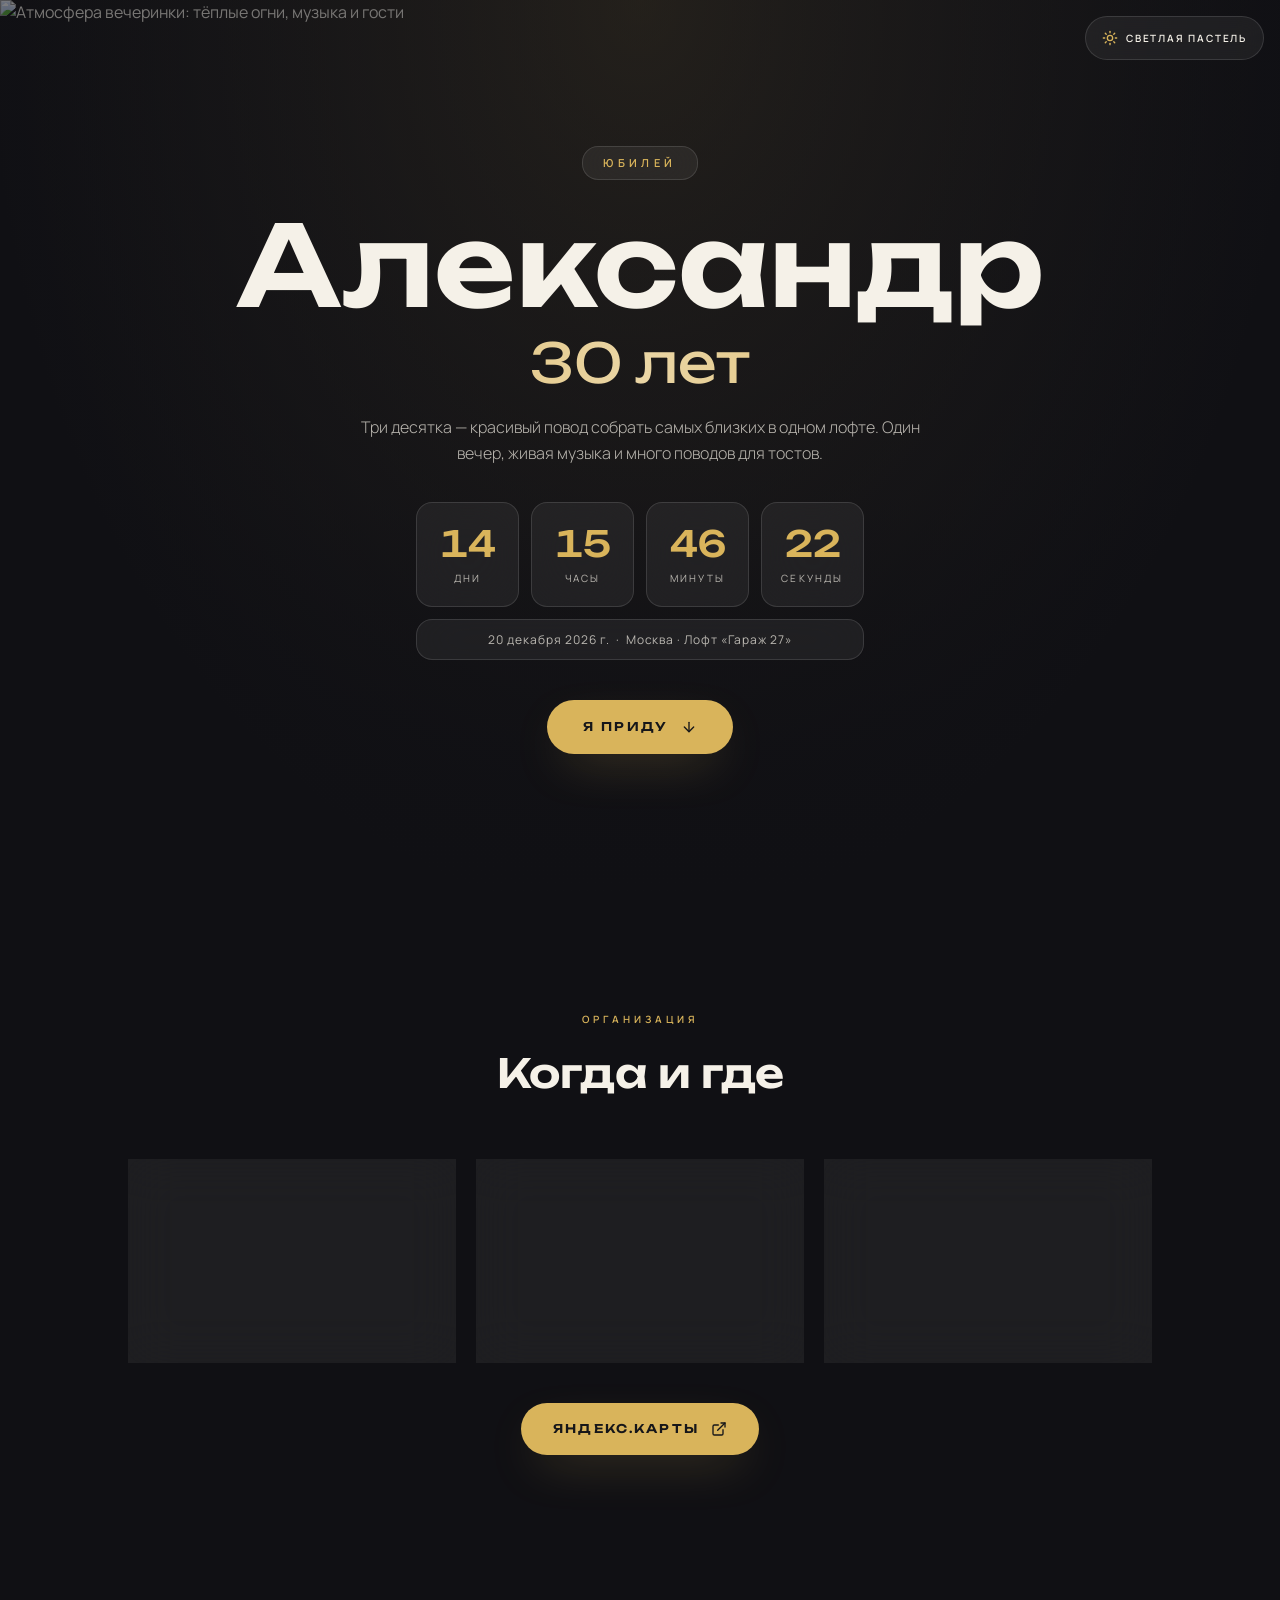
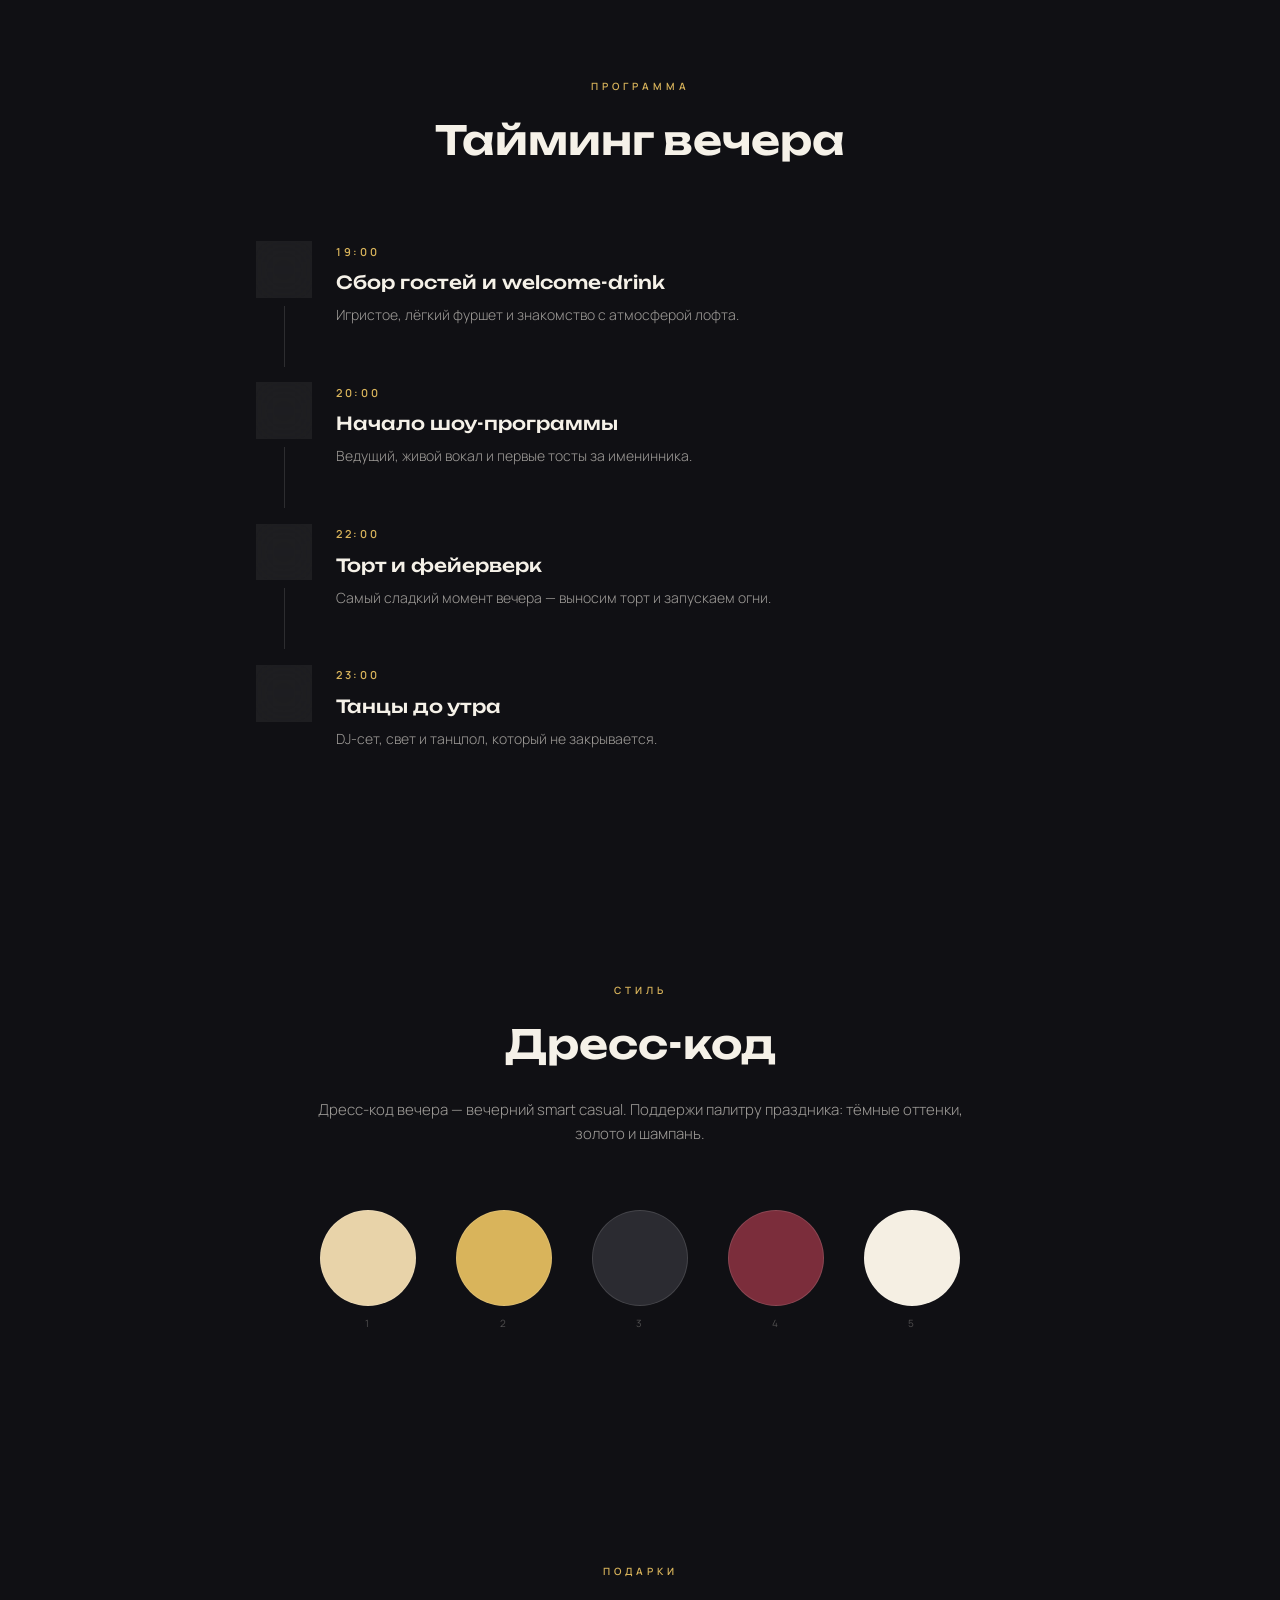
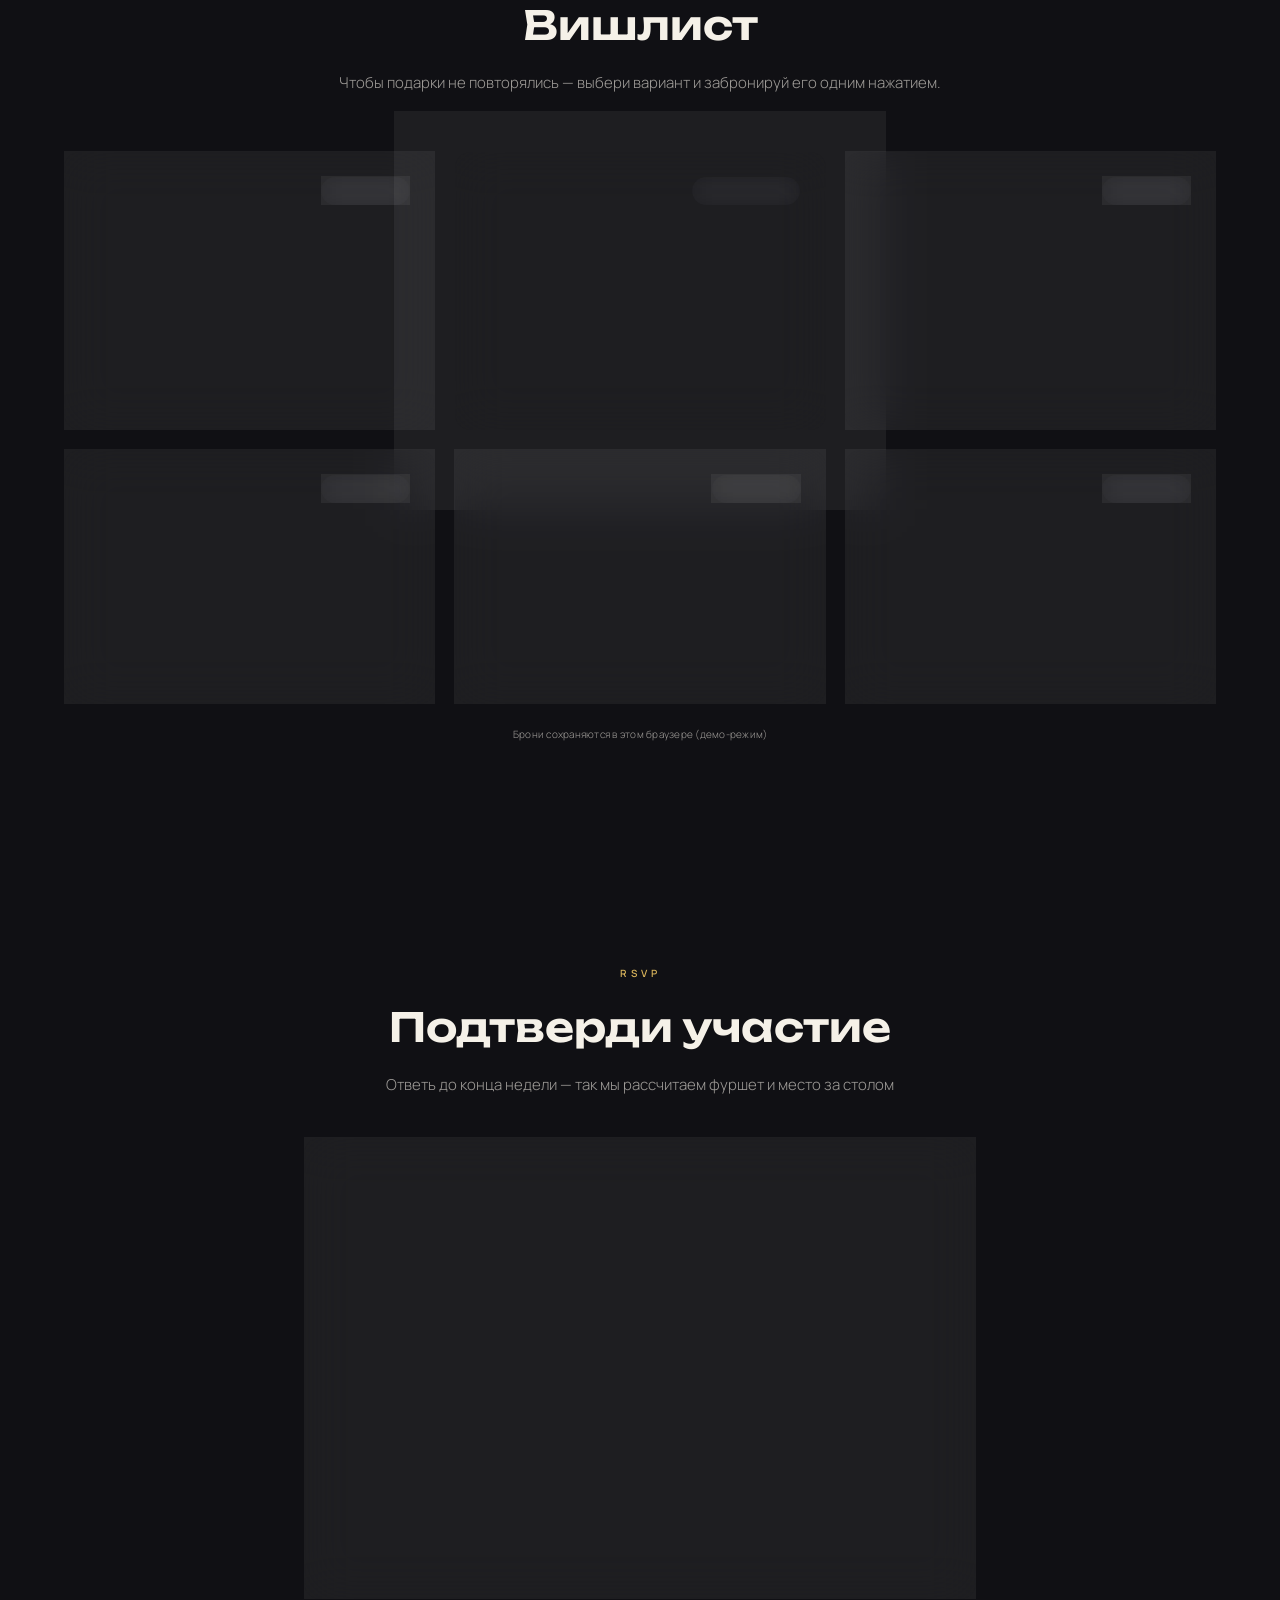
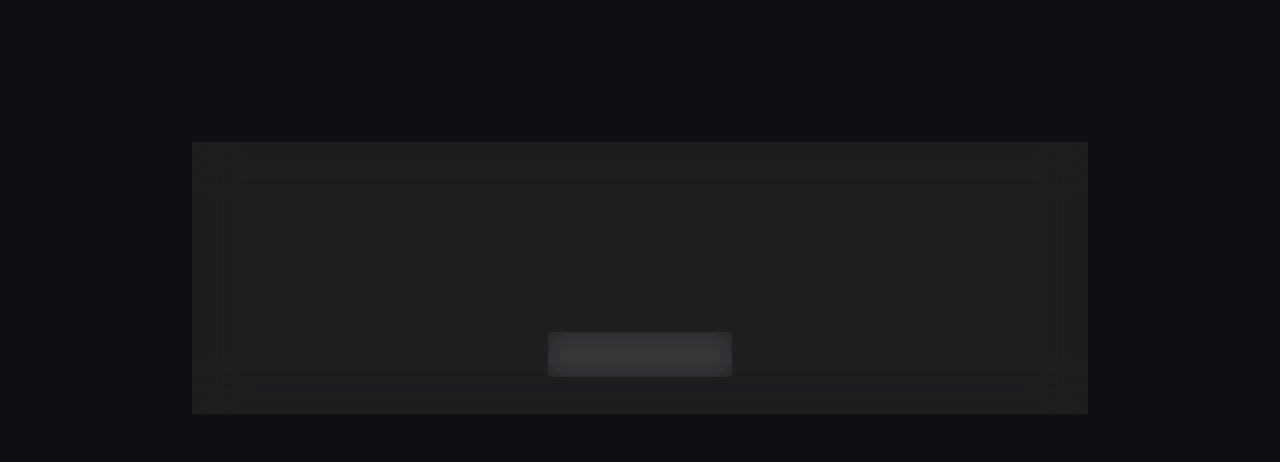
==== birthday/index.html @ 225ca447 "deploy: voxel quest rework" ====
<!doctype html>
<html lang="ru">
  <head>
    <meta charset="UTF-8" />
    <link rel="icon" type="image/svg+xml" href="/birthday/favicon-30.svg" />
    <meta name="viewport" content="width=device-width, initial-scale=1.0" />
    <meta name="theme-color" content="#101014" />
    <meta
      name="description"
      content="Приглашение на юбилей Александра: 30 лет, лофт-вечеринка, живой таймер, программа вечера и вишлист подарков."
    />
    <script>
      (function () {
        try {
          var stored = localStorage.getItem('party-palette');
          var isLight = stored === 'light-pastel';
          if (!stored) {
            isLight = window.matchMedia('(prefers-color-scheme: light)').matches;
          }
          var root = document.documentElement;
          if (isLight) {
            root.style.setProperty('--site-bg', '#FAF5EC');
            root.style.setProperty('--site-text', '#33312C');
            root.style.setProperty('--site-muted', 'rgba(51, 49, 44, 0.72)');
            root.style.setProperty('--site-primary', '#D15640');
            root.style.setProperty('--site-glow', 'rgba(209, 86, 64, 0.3)');
            root.style.setProperty('--on-accent', '#FFF7EF');
            root.style.setProperty('--glass-bg', 'rgba(255, 255, 255, 0.6)');
            root.style.setProperty('--glass-border', 'rgba(51, 49, 44, 0.1)');
            root.style.setProperty('--hero-overlay', 'rgba(51, 49, 44, 0.55)');
            root.style.setProperty('--hero-text', '#FFFFFF');
            root.style.setProperty('--hero-muted', 'rgba(255, 255, 255, 0.78)');
            root.style.colorScheme = 'light';
          }
        } catch (e) {}
      })();
    </script>
    <meta property="og:type" content="website" />
    <meta property="og:title" content="Александр · 30 лет — приглашение на праздник" />
    <meta
      property="og:description"
      content="Юбилей в стиле лофт: живой таймер, программа вечера, дресс-код и вишлист подарков."
    />
    <meta
      property="og:image"
      content="https://images.unsplash.com/photo-1492684223066-81342ee5ff30?auto=format&fit=crop&w=1200&q=80"
    />
    <meta name="twitter:card" content="summary_large_image" />
    <title>Александр · 30 лет — приглашение на праздник</title>
    <script type="module" crossorigin src="/birthday/assets/main-BxjhzjVm.js"></script>
    <link rel="stylesheet" crossorigin href="/birthday/assets/main-bc5v_Nk0.css">
  </head>
  <body>
    <div id="root"></div>
  </body>
</html>
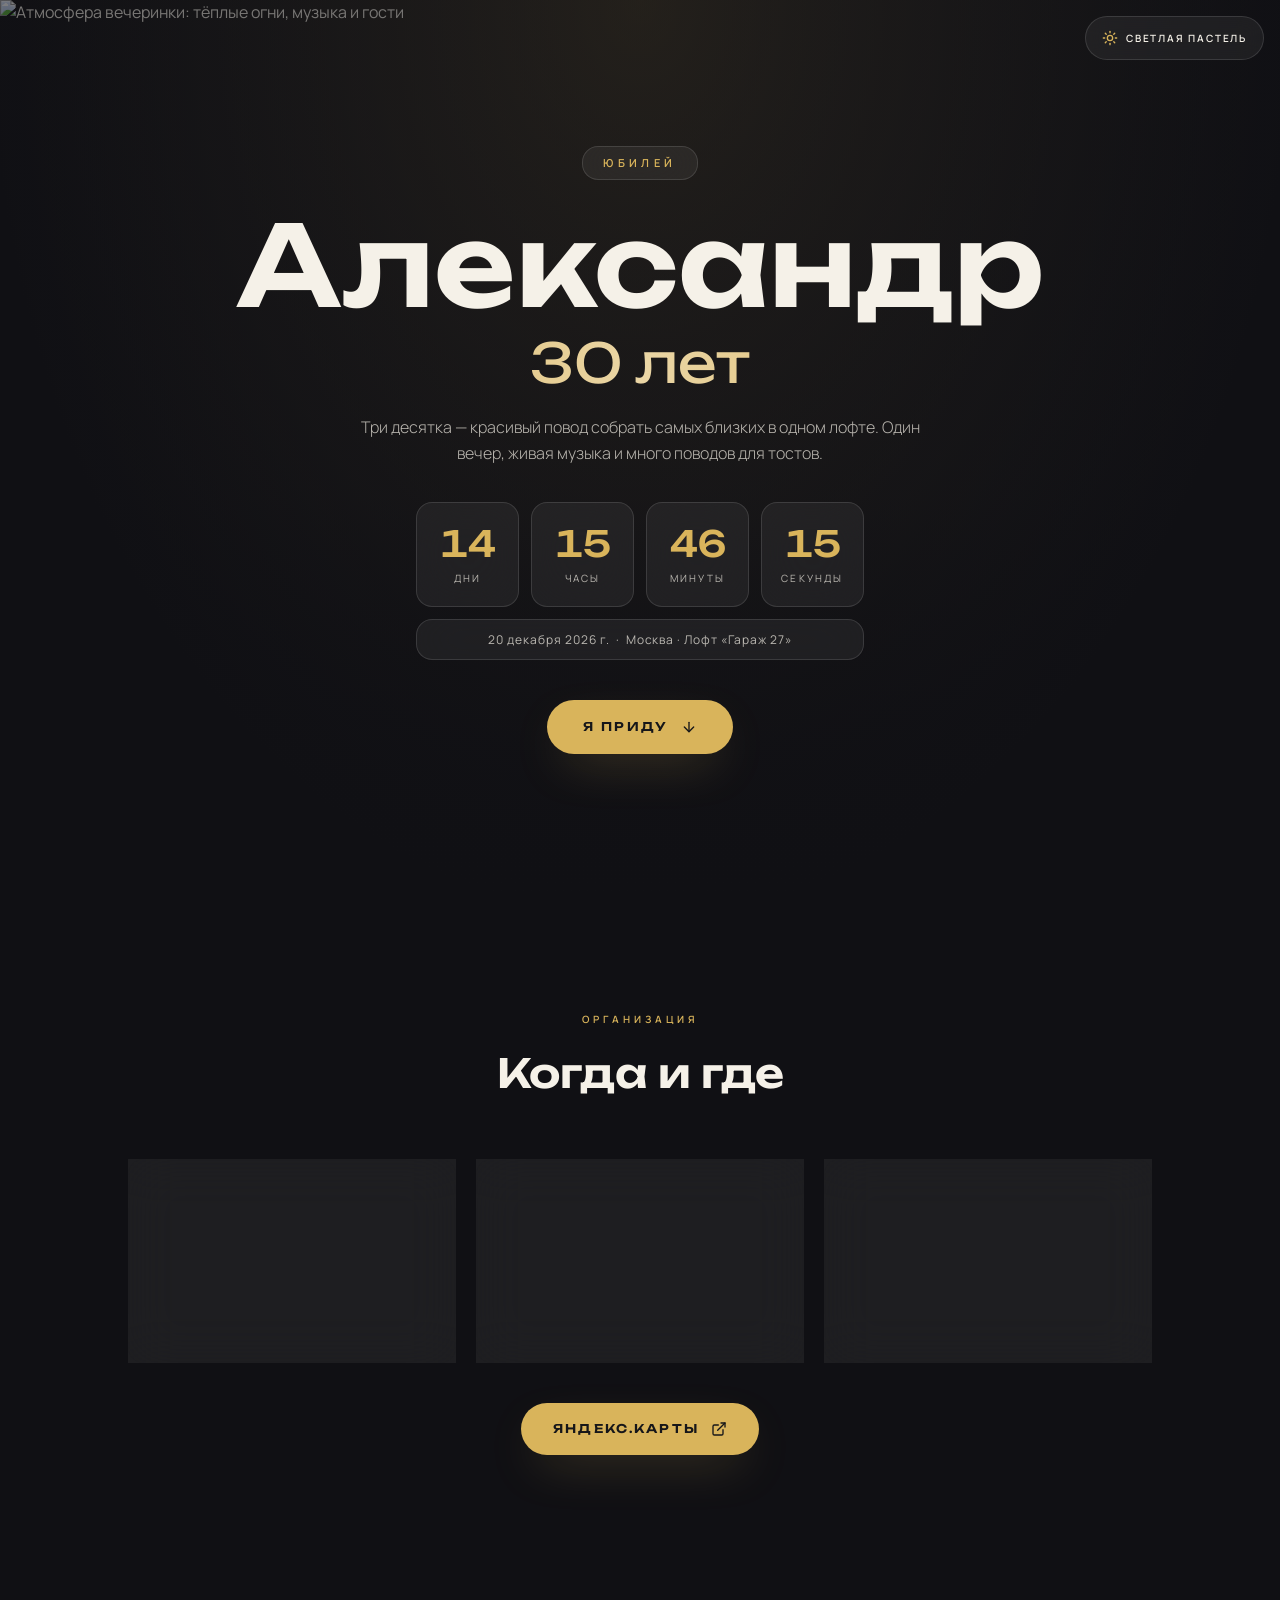
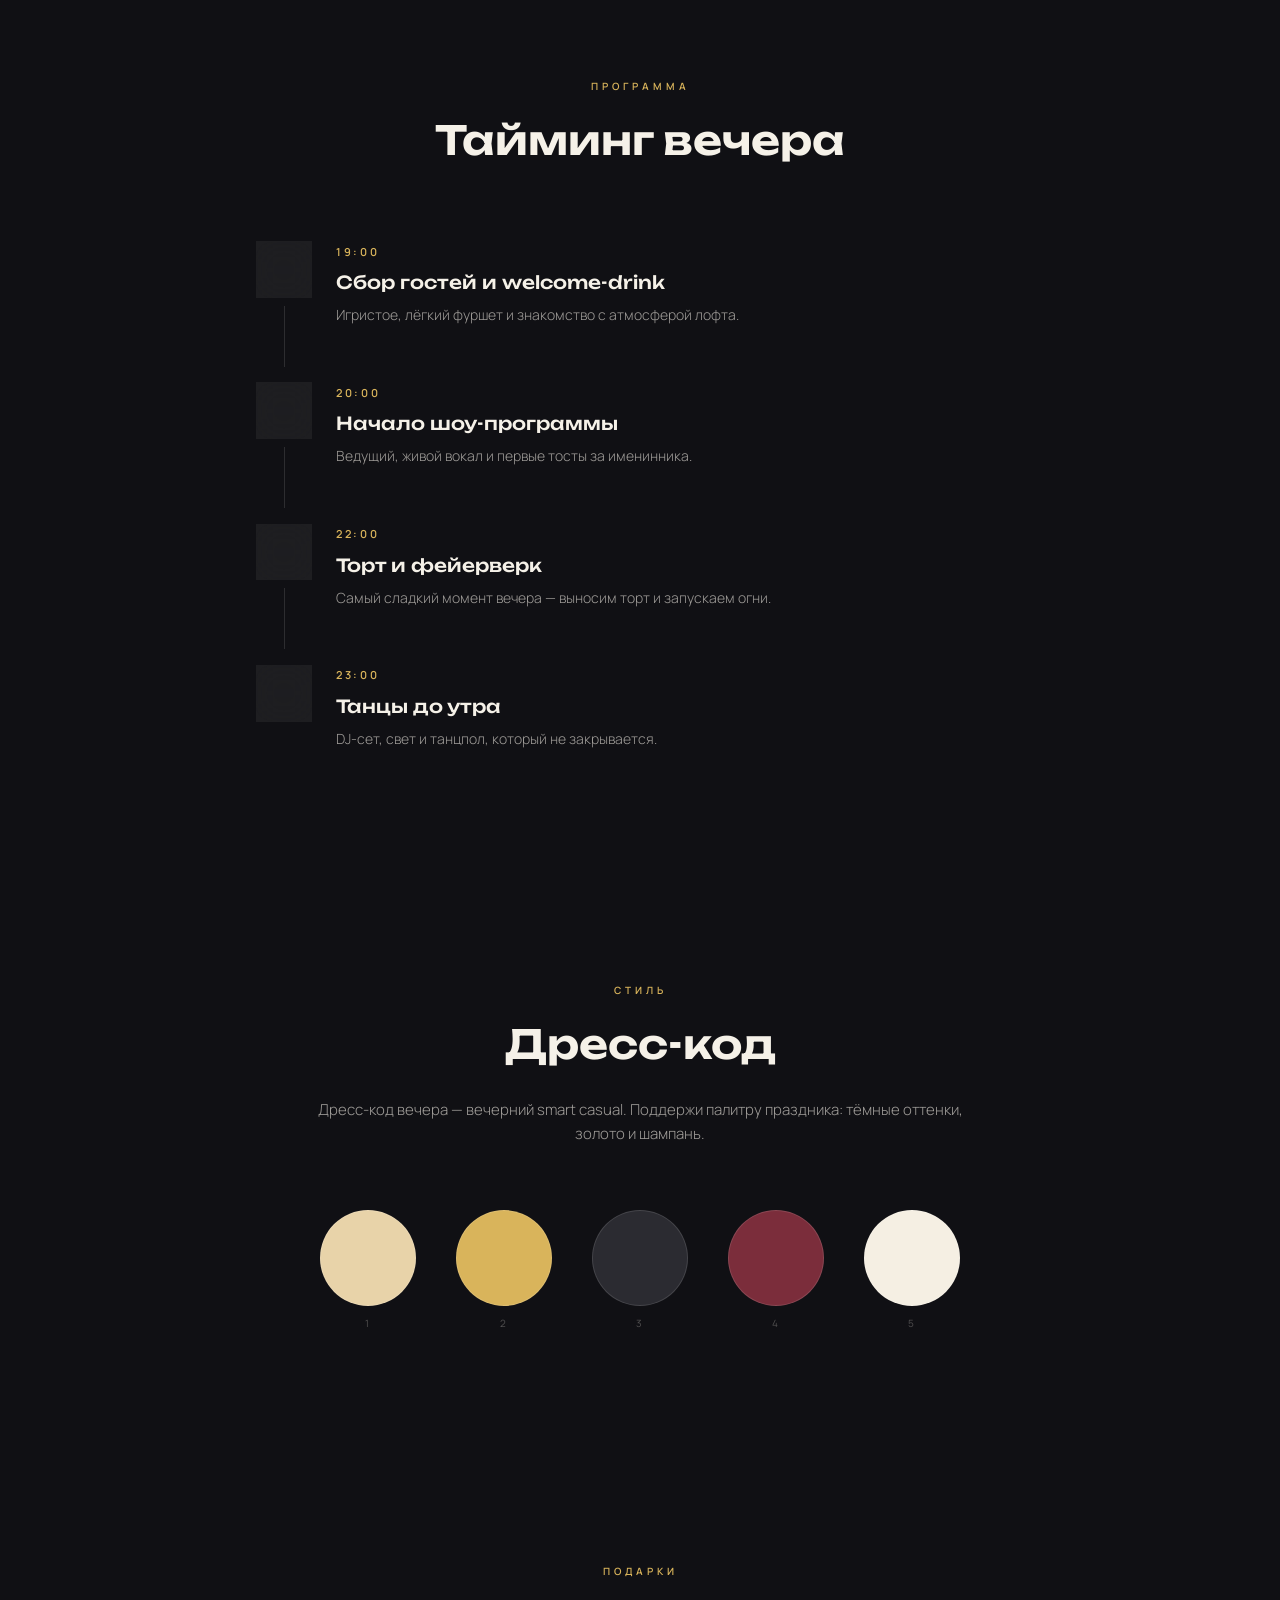
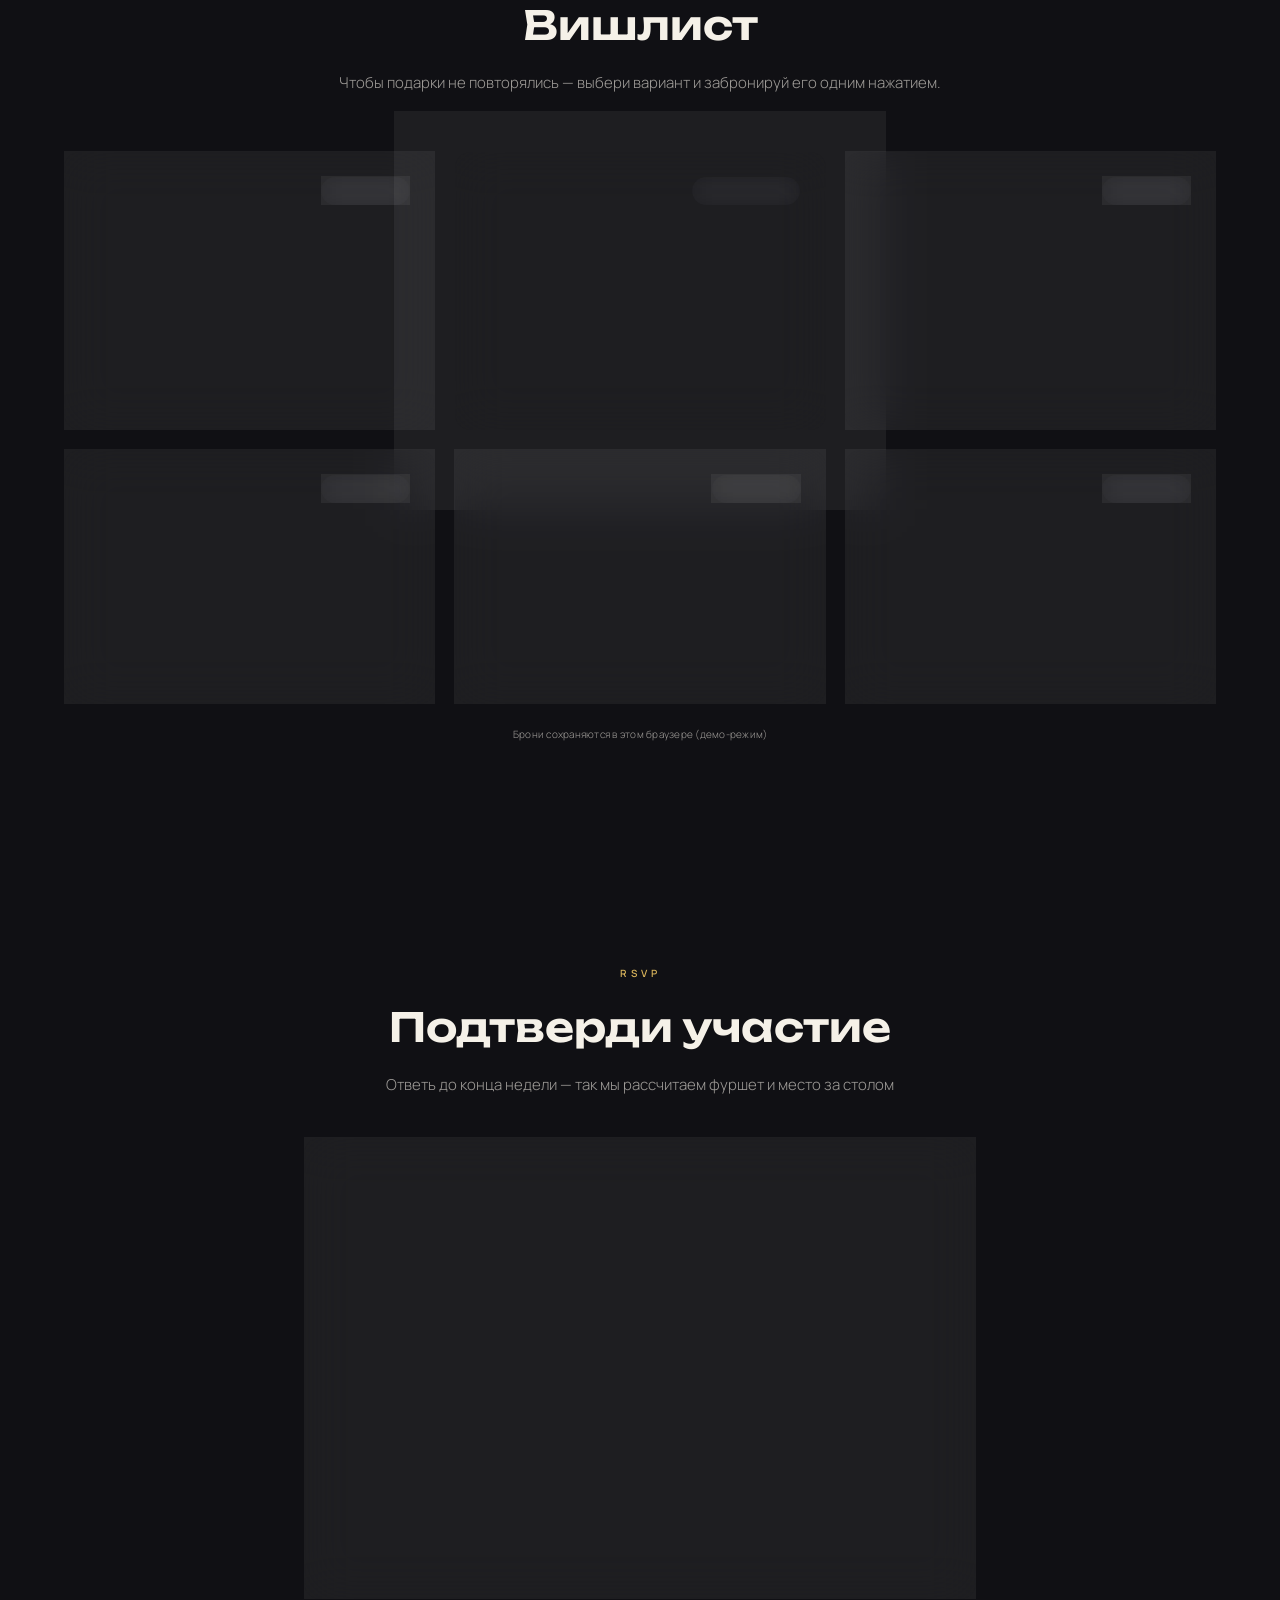
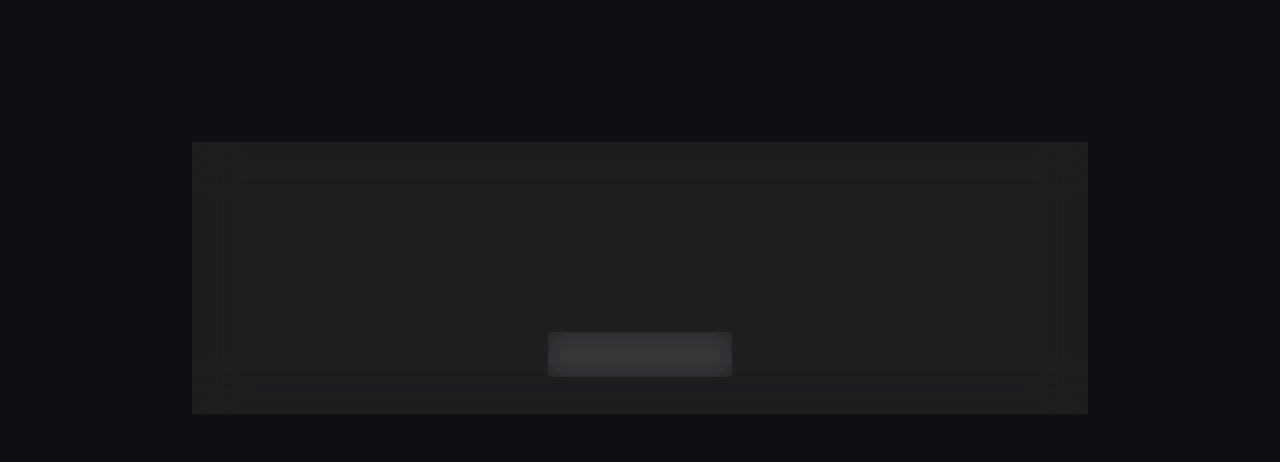
==== commit 526b1bdd: "deploy: update voxel quest preview and GTA VI prize" ====
--- a/birthday/index.html
+++ b/birthday/index.html
@@ -47,8 +47,8 @@
     />
     <meta name="twitter:card" content="summary_large_image" />
     <title>Александр · 30 лет — приглашение на праздник</title>
-    <script type="module" crossorigin src="/birthday/assets/main-BxjhzjVm.js"></script>
-    <link rel="stylesheet" crossorigin href="/birthday/assets/main-bc5v_Nk0.css">
+    <script type="module" crossorigin src="/birthday/assets/main-XNVDswgO.js"></script>
+    <link rel="stylesheet" crossorigin href="/birthday/assets/main-BsAcyaEy.css">
   </head>
   <body>
     <div id="root"></div>
